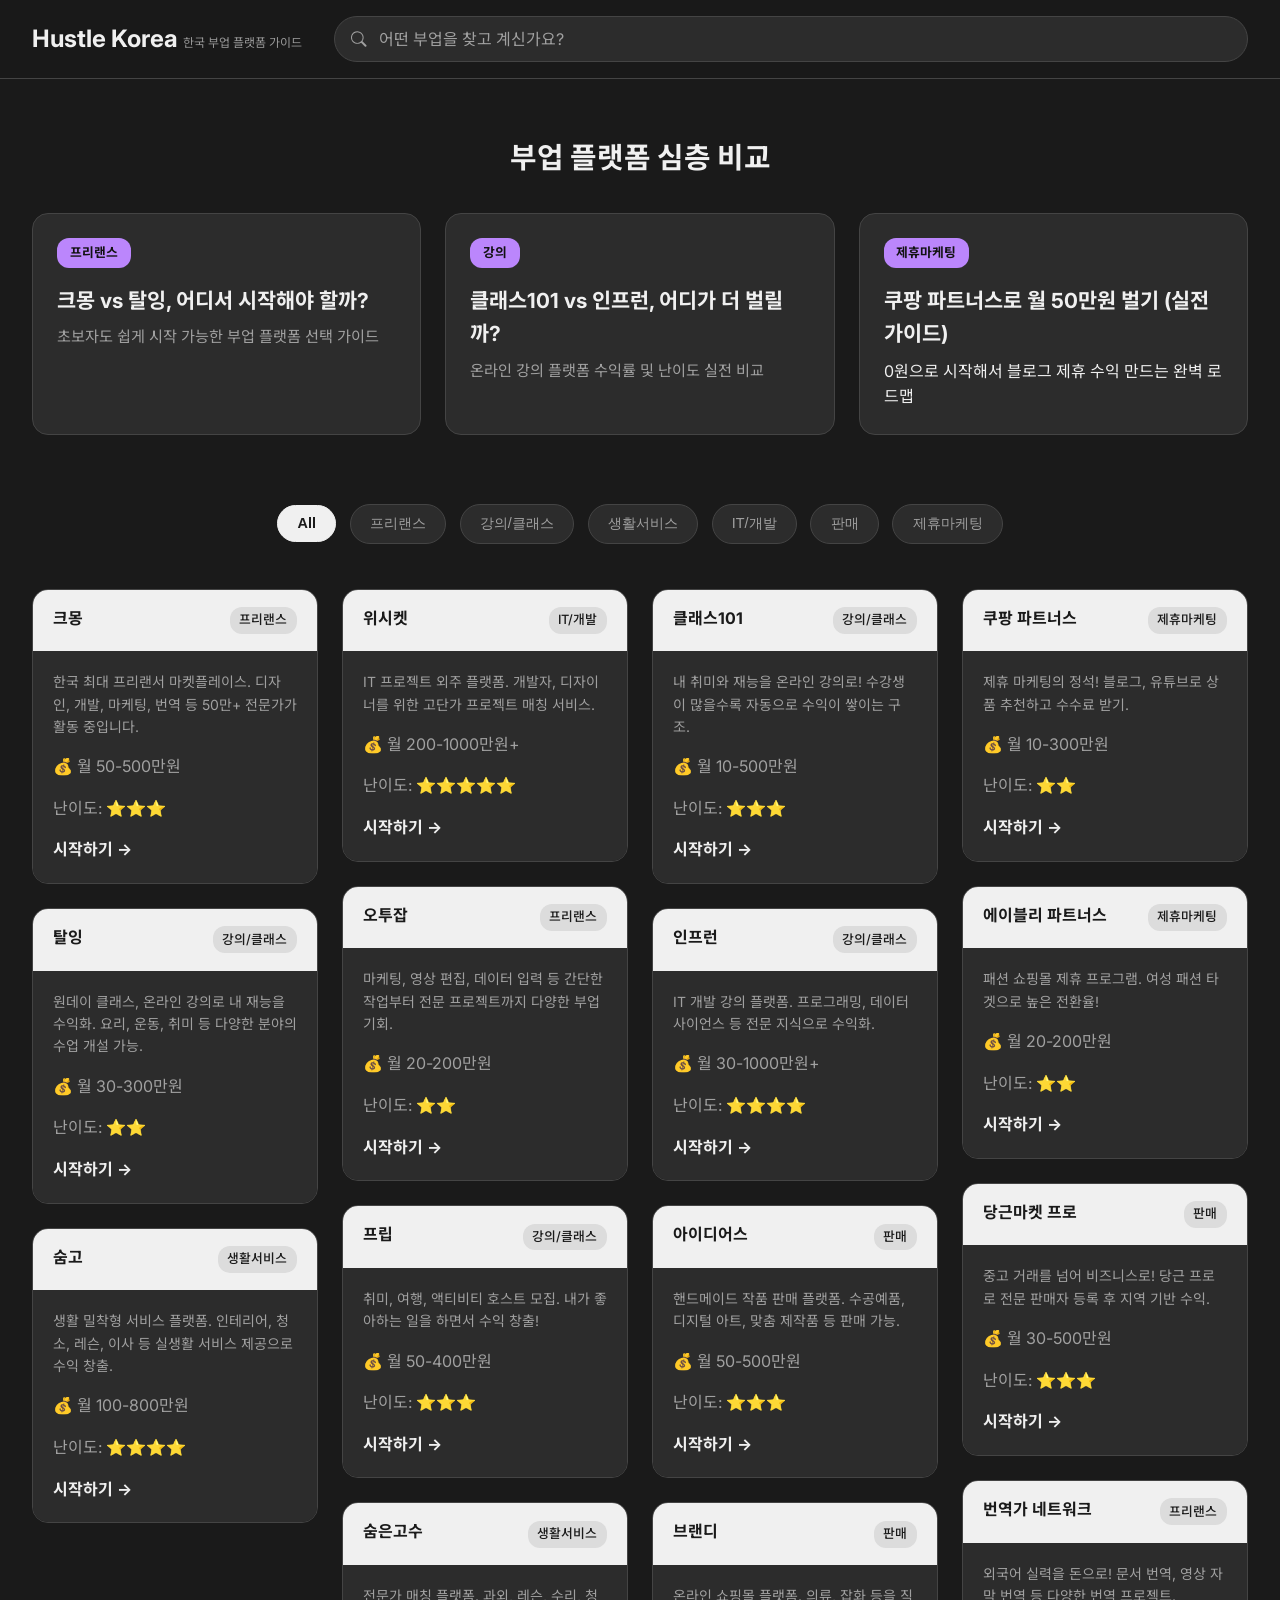
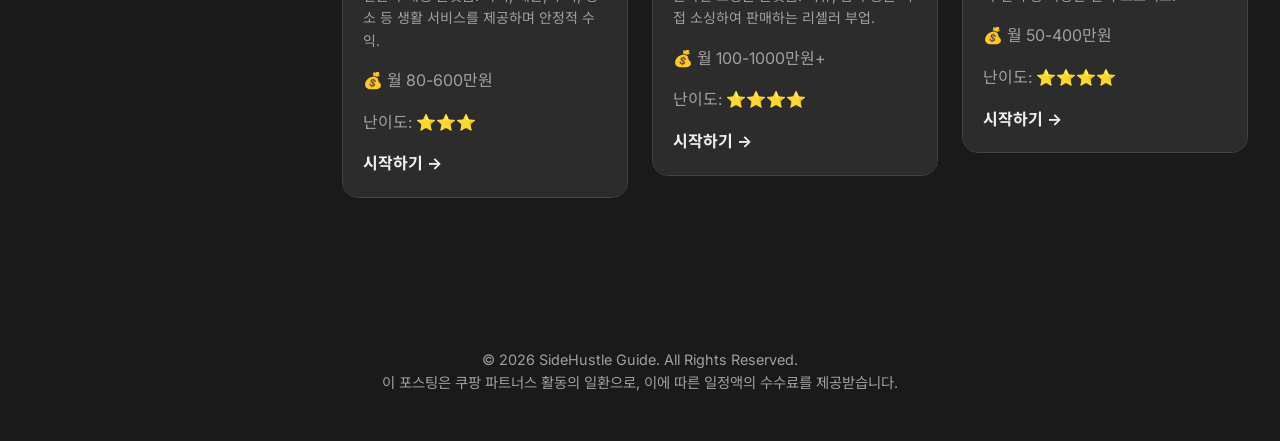
==== index.html @ 95369118 "Initial commit: MonetIQ KR - Korean sidehustle platform guide" ====
<!DOCTYPE html>
<html lang="ko">
<head>
    <meta charset="UTF-8">
    <meta name="viewport" content="width=device-width, initial-scale=1.0">
    <title>Hustle Korea | 한국 부업 플랫폼 가이드</title>
    <meta name="description" content="크몽, 탈잉, 숨고 등 한국 최고의 부업 플랫폼 비교. 프리랜서, 강의, 제휴마케팅으로 월 100만원+ 수익 창출하세요!">
    <meta name="keywords" content="hustle korea, 부업, 부업 추천, 크몽, 탈잉, 숨고, 투잡, 프리랜서, 재택 부업, N잡러, 사이드허슬">
    <link rel="icon" href="https://storage.googleapis.com/gemini-prod/images/sidehustle_favicon.png">
    
    <link rel="preconnect" href="https://fonts.googleapis.com">
    <link rel="preconnect" href="https://fonts.gstatic.com" crossorigin>
    <link href="https://fonts.googleapis.com/css2?family=Inter:wght@400;500;700&family=Noto+Sans+KR:wght@400;500;700&display=swap" rel="stylesheet">

    <link rel="stylesheet" href="css/style.css">
</head>
<body>
    <header class="site-header">
        <div class="header-container">
            <div class="logo">Hustle Korea <span style="font-size: 0.5em; color: #999; font-weight: 400;">한국 부업 플랫폼 가이드</span></div>
            <div class="search-bar">
                <svg xmlns="http://www.w3.org/2000/svg" width="16" height="16" fill="currentColor" class="bi bi-search" viewBox="0 0 16 16"><path d="M11.742 10.344a6.5 6.5 0 1 0-1.397 1.398h-.001c.03.04.062.078.098.115l3.85 3.85a1 1 0 0 0 1.415-1.414l-3.85-3.85a1.007 1.007 0 0 0-.115-.1zM12 6.5a5.5 5.5 0 1 1-11 0 5.5 5.5 0 0 1 11 0z"/></svg>
                <input type="text" id="searchInput" placeholder="어떤 부업을 찾고 계신가요?">
            </div>
        </div>
    </header>

    <main>
        <section class="featured-reports">
            <h2 class="section-title">부업 플랫폼 심층 비교</h2>
            <div class="report-cards-container">
                <a href="comparison-kmong-taling.html" class="report-card">
                    <div class="report-card-content">
                        <span class="report-tag">프리랜스</span>
                        <h3>크몽 vs 탈잉, 어디서 시작해야 할까?</h3>
                        <p>초보자도 쉽게 시작 가능한 부업 플랫폼 선택 가이드</p>
                    </div>
                </a>
                <a href="comparison-class-platforms.html" class="report-card">
                    <div class="report-card-content">
                        <span class="report-tag">강의</span>
                        <h3>클래스101 vs 인프런, 어디가 더 벌릴까?</h3>
                        <p>온라인 강의 플랫폼 수익률 및 난이도 실전 비교</p>
                    </div>
                </a>
                <a href="guide-affiliate-marketing.html" class="report-card">
                    <div class="report-card-content">
                        <span class="report-tag">제휴마케팅</span>
                        <h3>쿠팡 파트너스로 월 50만원 벌기 (실전 가이드)</h3>
                        <p">0원으로 시작해서 블로그 제휴 수익 만드는 완벽 로드맵</p>
                    </div>
                </a>
            </div>
        </section>

        <div class="filter-container">
            <button class="filter-btn active" data-category="all">All</button>
            <button class="filter-btn" data-category="freelance">프리랜스</button>
            <button class="filter-btn" data-category="teaching">강의/클래스</button>
            <button class="filter-btn" data-category="service">생활서비스</button>
            <button class="filter-btn" data-category="dev">IT/개발</button>
            <button class="filter-btn" data-category="selling">판매</button>
            <button class="filter-btn" data-category="affiliate">제휴마케팅</button>
        </div>
        <div id="platform-grid" class="masonry-grid">
            <!-- 플랫폼 카드가 여기에 동적으로 추가됩니다. -->
        </div>
    </main>

    <footer class="site-footer-bottom">
        <p>&copy; 2026 SideHustle Guide. All Rights Reserved.<br>이 포스팅은 쿠팡 파트너스 활동의 일환으로, 이에 따른 일정액의 수수료를 제공받습니다.</p>
    </footer>

    <script src="js/data.js"></script>
    <script src="js/main.js"></script>
</body>
</html>
---- css/style.css ----
@import url('https://fonts.googleapis.com/css2?family=Inter:wght@400;500;700&family=Noto+Sans+KR:wght@400;500;700&display=swap');

:root {
    --background-color: #1a1a1a;
    --card-bg-color: #2c2c2c;
    --text-color: #f0f0f0;
    --text-color-secondary: #a0a0a0;
    --border-color: #444;
    --accent-color: #007bff;
    --font-family-main: 'Inter', 'Noto Sans KR', sans-serif;
}

* {
    box-sizing: border-box;
}

body {
    font-family: var(--font-family-main);
    margin: 0;
    background-color: var(--background-color);
    color: var(--text-color);
    line-height: 1.6;
}

.site-header {
    background-color: rgba(26, 26, 26, 0.8);
    backdrop-filter: blur(10px);
    padding: 1rem 2rem;
    position: sticky;
    top: 0;
    z-index: 100;
    border-bottom: 1px solid var(--border-color);
}

.header-container {
    display: flex;
    align-items: center;
    max-width: 1600px;
    margin: 0 auto;
}

.logo {
    font-size: 1.5rem;
    font-weight: 700;
    margin-right: 2rem;
}

.search-bar {
    flex-grow: 1;
    display: flex;
    align-items: center;
    background-color: var(--card-bg-color);
    border-radius: 25px;
    padding: 0 1rem;
    border: 1px solid var(--border-color);
}

.search-bar svg {
    color: var(--text-color-secondary);
    margin-right: 0.75rem;
}

#searchInput {
    width: 100%;
    padding: 0.75rem 0;
    font-size: 1rem;
    font-family: var(--font-family-main);
    border: none;
    background-color: transparent;
    color: var(--text-color);
}

#searchInput:focus {
    outline: none;
}

#searchInput::placeholder {
    color: var(--text-color-secondary);
}

main {
    padding: 2rem;
    max-width: 1600px;
    margin: 0 auto;
}

.filter-container {
    text-align: center;
    margin-bottom: 2.5rem;
}

.filter-btn {
    background-color: var(--card-bg-color);
    color: var(--text-color-secondary);
    border: 1px solid var(--border-color);
    padding: 0.6rem 1.2rem;
    margin: 0.3rem;
    border-radius: 20px;
    cursor: pointer;
    font-size: 0.9rem;
    font-weight: 500;
    transition: all 0.2s ease-in-out;
}

.filter-btn:hover {
    background-color: #3a3a3a;
    color: var(--text-color);
}

.filter-btn.active {
    background-color: var(--text-color);
    color: var(--background-color);
    border-color: var(--text-color);
    font-weight: 700;
}

.masonry-grid {
    column-count: 5;
    column-gap: 1.5rem;
}

.masonry-item {
    break-inside: avoid;
    margin-bottom: 1.5rem;
    display: inline-block;
    width: 100%;
}

.tool-card-link {
    text-decoration: none;
    color: inherit;
    display: block;
}

.tool-card {
    border-radius: 16px;
    overflow: hidden;
    transition: transform 0.2s ease, box-shadow 0.2s ease;
    width: 100%;
    border: 1px solid var(--border-color);
}

.tool-card:hover {
    transform: translateY(-5px);
    box-shadow: 0 8px 25px rgba(0,0,0,0.3);
}

.card-header {
    background-color: #f0f0f0;
    color: #1a1a1a;
    padding: 1rem 1.25rem;
    display: flex;
    justify-content: space-between;
    align-items: center;
}

.tool-name {
    font-size: 1.2rem;
    font-weight: 700;
    margin: 0;
}

.card-category {
    background-color: #dcdcdc;
    padding: 0.2rem 0.6rem;
    border-radius: 12px;
    font-size: 0.8rem;
    font-weight: 500;
}

.card-content {
    background-color: var(--card-bg-color);
    padding: 1.25rem;
    color: var(--text-color-secondary);
}

.tool-description {
    margin: 0 0 1rem 0;
    font-size: 0.95rem;
    display: -webkit-box;
    -webkit-line-clamp: 3;
    -webkit-box-orient: vertical;  
    overflow: hidden;
}

.review-link {
    font-weight: 700;
    color: var(--text-color);
    transition: color 0.2s ease;
}

.tool-card:hover .review-link {
    color: var(--accent-color);
}

.no-results {
    color: var(--text-color-secondary);
    text-align: center;
    width: 100%;
    grid-column: 1 / -1;
}

/* Responsive adjustments */
@media (max-width: 1400px) {
    .masonry-grid { column-count: 4; }
}

@media (max-width: 1100px) {
    .masonry-grid { column-count: 3; }
}

@media (max-width: 800px) {
    .masonry-grid { column-count: 2; }
    .header-container { flex-direction: column; align-items: stretch; }
    .logo { margin-bottom: 1rem; text-align: center; }
}

@media (max-width: 500px) {
    .masonry-grid { column-count: 1; }
    main { padding: 1rem; }
    .site-header { padding: 1rem; }
}

.tool-info {
    min-width: 0;
}

.tool-name {
    font-size: 1rem;
    font-weight: 700;
    margin: 0 0 0.25rem;
    white-space: nowrap;
    overflow: hidden;
    text-overflow: ellipsis;
}

.tool-description {
    font-size: 0.875rem;
    color: var(--text-color-secondary);
    margin: 0;
}

.site-footer-bottom {
    text-align: center;
    padding: 2rem 1rem;
    margin-top: 3rem;
    color: var(--text-color-secondary);
    font-size: 0.9rem;
}

/* Featured Reports Section */
.featured-reports {
    margin-bottom: 4rem;
}

.section-title {
    font-size: 1.8rem;
    font-weight: 700;
    text-align: center;
    margin-bottom: 2rem;
    color: var(--text-color);
}

.report-cards-container {
    display: grid;
    grid-template-columns: repeat(auto-fit, minmax(300px, 1fr));
    gap: 1.5rem;
}

.report-card {
    background-color: var(--card-bg-color);
    border-radius: 16px;
    text-decoration: none;
    color: inherit;
    overflow: hidden;
    transition: transform 0.3s ease, box-shadow 0.3s ease;
    border: 1px solid var(--border-color);
}

.report-card:hover {
    transform: translateY(-8px);
    box-shadow: 0 12px 30px rgba(0,0,0,0.4);
}

.report-card-content {
    padding: 1.5rem;
}

.report-tag {
    display: inline-block;
    background-color: #bb86fc;
    color: #121212;
    padding: 0.3rem 0.8rem;
    border-radius: 12px;
    font-size: 0.8rem;
    font-weight: 700;
    margin-bottom: 1rem;
}

.report-card h3 {
    font-size: 1.3rem;
    font-weight: 700;
    margin: 0 0 0.5rem 0;
    color: var(--text-color);
}

.report-card p {
    font-size: 0.95rem;
    color: var(--text-color-secondary);
    margin: 0;
}

.no-results {
    color: var(--text-color-secondary);
    text-align: center;
    width: 100%;
    grid-column: 1 / -1;
}

@media (max-width: 1200px) {
    .masonry-grid { column-count: 4; }
}
@media (max-width: 992px) {
    .masonry-grid { column-count: 3; }
}
@media (max-width: 768px) {
    .masonry-grid { column-count: 2; }
    .site-header { padding: 1rem; }
    main { padding: 1rem; }
}
@media (max-width: 576px) {
    .masonry-grid { column-count: 1; }
    .header-container { flex-direction: column; gap: 1rem; }
}

/* Google Translate 위젯 스타일 커스터마이징 */
#google_translate_element {
    background: #ffffff;
    border: 1px solid #ddd;
    border-radius: 25px;
    padding: 0.6rem 1rem;
    margin-left: 1rem;
    height: 42px;
    display: flex;
    align-items: center;
    flex-shrink: 0;
    min-width: 150px;
}

.goog-te-gadget {
    font-family: 'Inter', 'Noto Sans KR', sans-serif !important;
    color: #1a1a1a !important;
    line-height: 1 !important;
    font-size: 14px !important;
}

.goog-te-gadget-simple {
    background-color: transparent !important;
    border: none !important;
    padding: 0 !important;
    font-size: 0.9rem !important;
    color: #1a1a1a !important;
    display: flex !important;
    align-items: center !important;
    height: 100% !important;
}

.goog-te-gadget-simple a {
    color: #1a1a1a !important;
    text-decoration: none !important;
}

.goog-te-gadget-simple .goog-te-menu-value {
    color: #1a1a1a !important;
}

.goog-te-gadget-simple .goog-te-menu-value span {
    color: #1a1a1a !important;
    border: none !important;
}

.goog-te-gadget-simple img {
    display: inline-block !important;
    margin-right: 5px !important;
    filter: brightness(0) !important;
}

#google_translate_element .goog-te-gadget-simple {
    color: #1a1a1a !important;
}

#google_translate_element .goog-te-gadget-simple span {
    color: #1a1a1a !important;
}

#google_translate_element select.goog-te-combo {
    background-color: #ffffff !important;
    border: 1px solid #ddd !important;
    border-radius: 12px !important;
    color: #1a1a1a !important;
    padding: 5px 10px !important;
    font-family: 'Inter', 'Noto Sans KR', sans-serif !important;
}

#google_translate_element select.goog-te-combo option {
    background-color: #ffffff !important;
    color: #1a1a1a !important;
}

.goog-te-gadget-simple .goog-te-menu-value span:first-child {
    color: #ffffff !important;
}

.goog-te-gadget-simple .goog-te-menu-value span:hover {
    color: #007bff !important;
}

.goog-te-gadget-icon {
    display: none !important;
}

.goog-te-menu-value {
    color: #ffffff !important;
}

.goog-te-menu-value:before {
    font-family: 'Inter', 'Noto Sans KR', sans-serif !important;
    content: '🌐 ' !important;
    color: #ffffff !important;
}

/* Google Translate 드롭다운 메뉴 스타일 */
.goog-te-menu2 {
    background-color: #2c2c2c !important;
    border: 1px solid #444 !important;
    border-radius: 8px !important;
    box-shadow: 0 4px 12px rgba(0,0,0,0.5) !important;
    max-height: 400px !important;
    overflow-y: auto !important;
}

.goog-te-menu2-item {
    color: #f0f0f0 !important;
    padding: 8px 16px !important;
    font-size: 14px !important;
}

.goog-te-menu2-item:hover {
    background-color: #007bff !important;
    color: #ffffff !important;
}

.goog-te-menu2-item-selected {
    background-color: #444 !important;
}

/* Google Translate 배너 숨기기 */
.goog-te-banner-frame {
    display: none !important;
}

body {
    top: 0 !important;
}
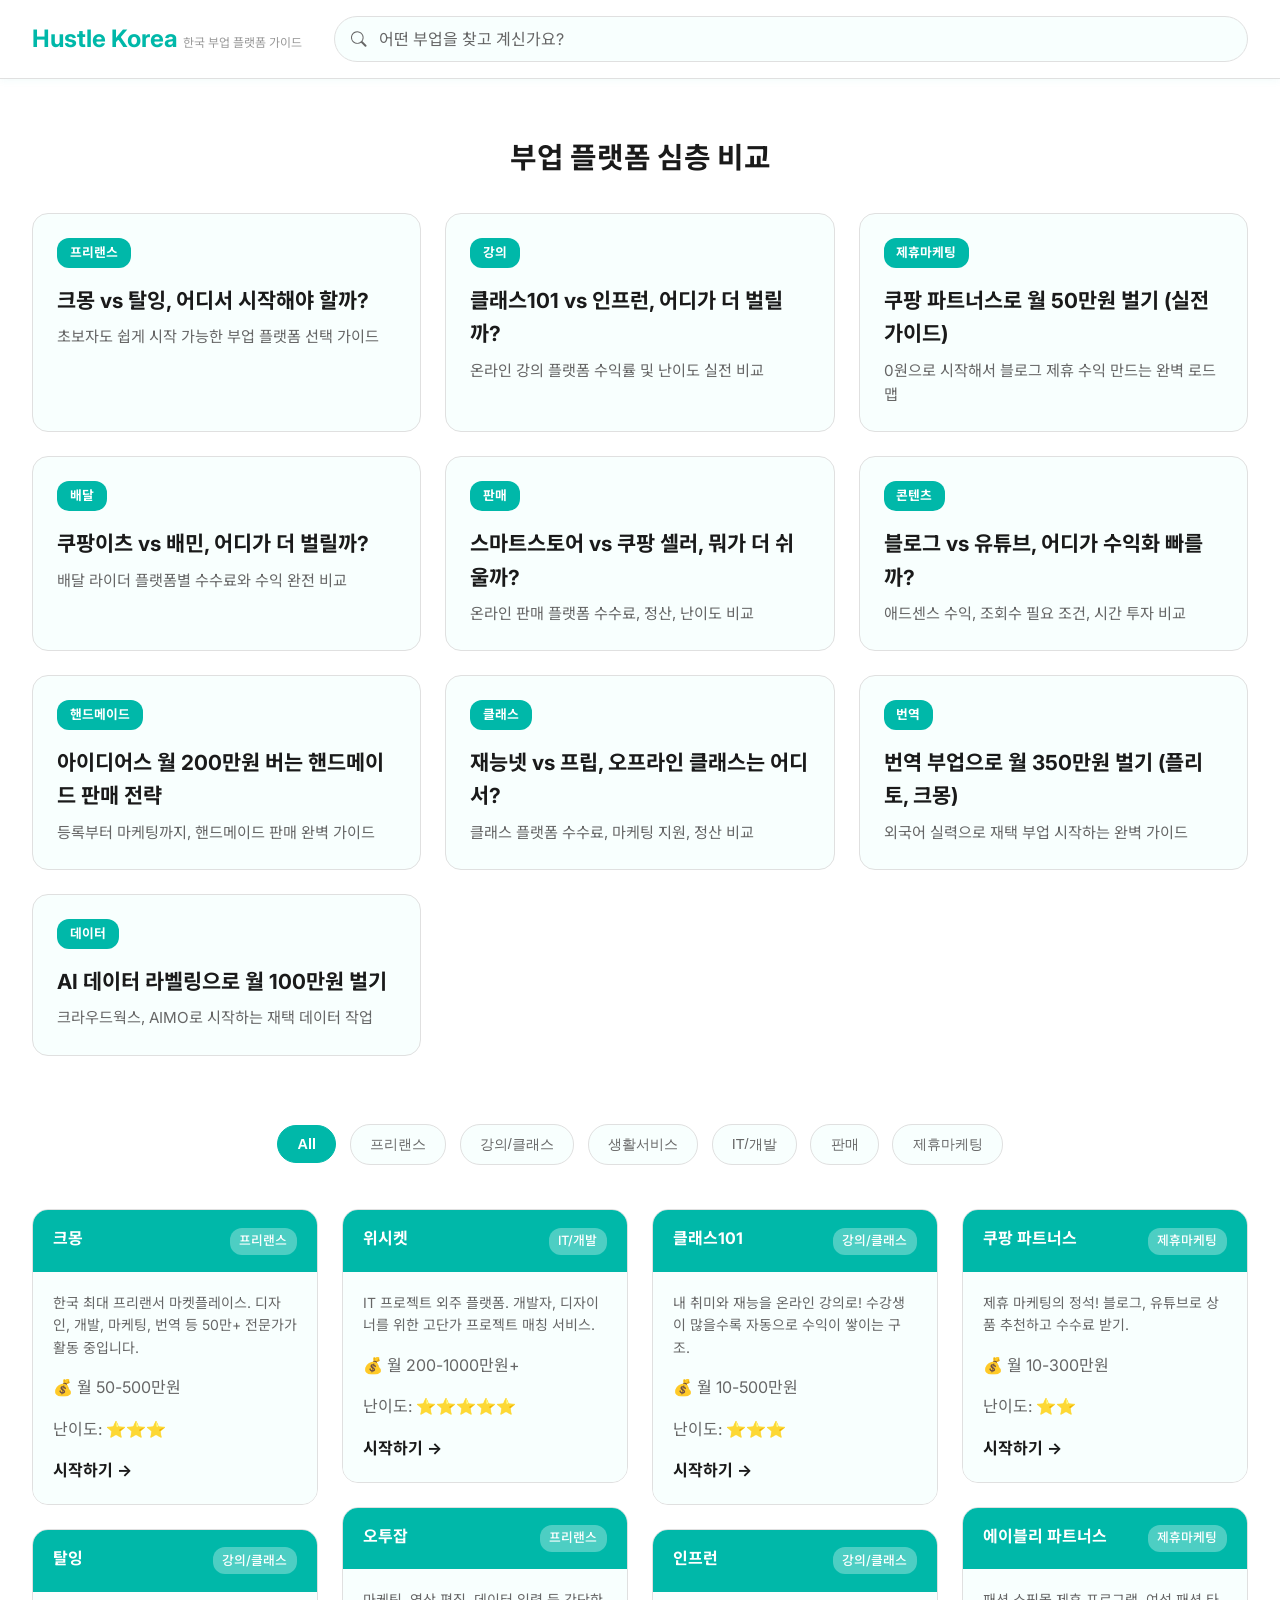
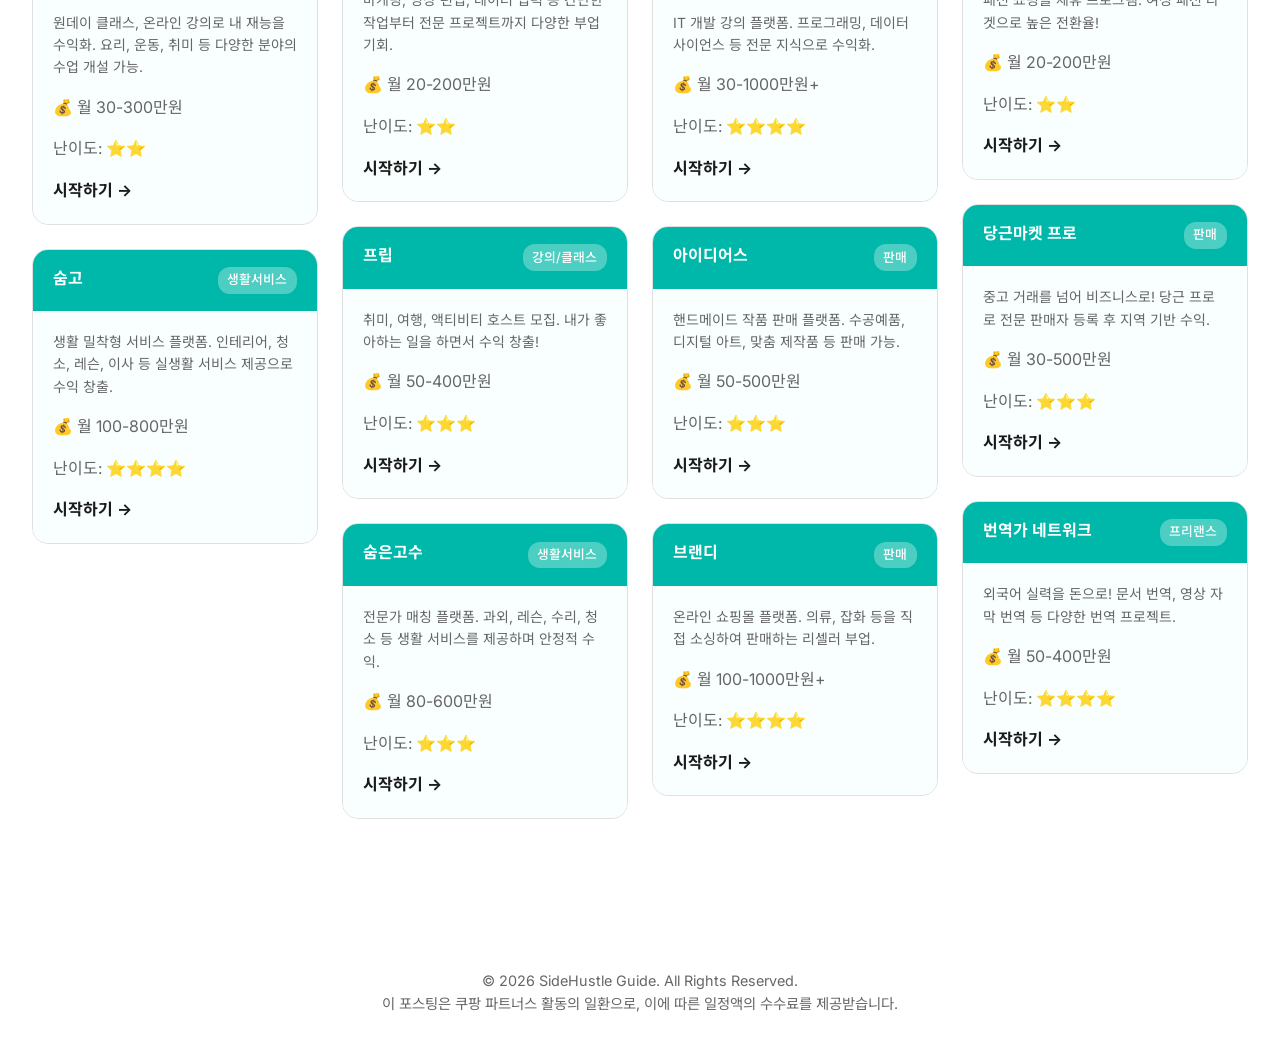
==== commit 9a4fc030: "Add 7 new SEO-optimized blog posts" ====
--- a/index.html
+++ b/index.html
@@ -47,7 +47,56 @@
                     <div class="report-card-content">
                         <span class="report-tag">제휴마케팅</span>
                         <h3>쿠팡 파트너스로 월 50만원 벌기 (실전 가이드)</h3>
-                        <p">0원으로 시작해서 블로그 제휴 수익 만드는 완벽 로드맵</p>
+                        <p>0원으로 시작해서 블로그 제휴 수익 만드는 완벽 로드맵</p>
+                    </div>
+                </a>
+                <a href="comparison-delivery-rider.html" class="report-card">
+                    <div class="report-card-content">
+                        <span class="report-tag">배달</span>
+                        <h3>쿠팡이츠 vs 배민, 어디가 더 벌릴까?</h3>
+                        <p>배달 라이더 플랫폼별 수수료와 수익 완전 비교</p>
+                    </div>
+                </a>
+                <a href="comparison-smartstore-coupang.html" class="report-card">
+                    <div class="report-card-content">
+                        <span class="report-tag">판매</span>
+                        <h3>스마트스토어 vs 쿠팡 셀러, 뭐가 더 쉬울까?</h3>
+                        <p>온라인 판매 플랫폼 수수료, 정산, 난이도 비교</p>
+                    </div>
+                </a>
+                <a href="comparison-blog-youtube.html" class="report-card">
+                    <div class="report-card-content">
+                        <span class="report-tag">콘텐츠</span>
+                        <h3>블로그 vs 유튜브, 어디가 수익화 빠를까?</h3>
+                        <p>애드센스 수익, 조회수 필요 조건, 시간 투자 비교</p>
+                    </div>
+                </a>
+                <a href="guide-idus-handmade.html" class="report-card">
+                    <div class="report-card-content">
+                        <span class="report-tag">핸드메이드</span>
+                        <h3>아이디어스 월 200만원 버는 핸드메이드 판매 전략</h3>
+                        <p>등록부터 마케팅까지, 핸드메이드 판매 완벽 가이드</p>
+                    </div>
+                </a>
+                <a href="comparison-jaenung-frip.html" class="report-card">
+                    <div class="report-card-content">
+                        <span class="report-tag">클래스</span>
+                        <h3>재능넷 vs 프립, 오프라인 클래스는 어디서?</h3>
+                        <p>클래스 플랫폼 수수료, 마케팅 지원, 정산 비교</p>
+                    </div>
+                </a>
+                <a href="guide-translation-job.html" class="report-card">
+                    <div class="report-card-content">
+                        <span class="report-tag">번역</span>
+                        <h3>번역 부업으로 월 350만원 벌기 (플리토, 크몽)</h3>
+                        <p>외국어 실력으로 재택 부업 시작하는 완벽 가이드</p>
+                    </div>
+                </a>
+                <a href="guide-data-labeling.html" class="report-card">
+                    <div class="report-card-content">
+                        <span class="report-tag">데이터</span>
+                        <h3>AI 데이터 라벨링으로 월 100만원 벌기</h3>
+                        <p>크라우드웍스, AIMO로 시작하는 재택 데이터 작업</p>
                     </div>
                 </a>
             </div>
--- a/css/style.css
+++ b/css/style.css
@@ -1,12 +1,13 @@
 @import url('https://fonts.googleapis.com/css2?family=Inter:wght@400;500;700&family=Noto+Sans+KR:wght@400;500;700&display=swap');
 
 :root {
-    --background-color: #1a1a1a;
-    --card-bg-color: #2c2c2c;
-    --text-color: #f0f0f0;
-    --text-color-secondary: #a0a0a0;
-    --border-color: #444;
-    --accent-color: #007bff;
+    --background-color: #ffffff;
+    --card-bg-color: #f8fffe;
+    --text-color: #1a1a1a;
+    --text-color-secondary: #666666;
+    --border-color: #e0e0e0;
+    --accent-color: #00b8a9;
+    --accent-hover: #008c7f;
     --font-family-main: 'Inter', 'Noto Sans KR', sans-serif;
 }
 
@@ -23,13 +24,14 @@
 }
 
 .site-header {
-    background-color: rgba(26, 26, 26, 0.8);
+    background-color: rgba(255, 255, 255, 0.95);
     backdrop-filter: blur(10px);
     padding: 1rem 2rem;
     position: sticky;
     top: 0;
     z-index: 100;
     border-bottom: 1px solid var(--border-color);
+    box-shadow: 0 2px 8px rgba(0, 184, 169, 0.05);
 }
 
 .header-container {
@@ -43,6 +45,7 @@
     font-size: 1.5rem;
     font-weight: 700;
     margin-right: 2rem;
+    color: var(--accent-color);
 }
 
 .search-bar {
@@ -108,9 +111,9 @@
 }
 
 .filter-btn.active {
-    background-color: var(--text-color);
-    color: var(--background-color);
-    border-color: var(--text-color);
+    background-color: var(--accent-color);
+    color: #ffffff;
+    border-color: var(--accent-color);
     font-weight: 700;
 }
 
@@ -142,12 +145,12 @@
 
 .tool-card:hover {
     transform: translateY(-5px);
-    box-shadow: 0 8px 25px rgba(0,0,0,0.3);
+    box-shadow: 0 8px 25px rgba(0, 184, 169, 0.2);
 }
 
 .card-header {
-    background-color: #f0f0f0;
-    color: #1a1a1a;
+    background-color: var(--accent-color);
+    color: #ffffff;
     padding: 1rem 1.25rem;
     display: flex;
     justify-content: space-between;
@@ -161,11 +164,12 @@
 }
 
 .card-category {
-    background-color: #dcdcdc;
+    background-color: rgba(255, 255, 255, 0.3);
     padding: 0.2rem 0.6rem;
     border-radius: 12px;
     font-size: 0.8rem;
     font-weight: 500;
+    color: #ffffff;
 }
 
 .card-content {
@@ -279,7 +283,7 @@
 
 .report-card:hover {
     transform: translateY(-8px);
-    box-shadow: 0 12px 30px rgba(0,0,0,0.4);
+    box-shadow: 0 12px 30px rgba(0, 184, 169, 0.25);
 }
 
 .report-card-content {
@@ -288,8 +292,8 @@
 
 .report-tag {
     display: inline-block;
-    background-color: #bb86fc;
-    color: #121212;
+    background-color: var(--accent-color);
+    color: #ffffff;
     padding: 0.3rem 0.8rem;
     border-radius: 12px;
     font-size: 0.8rem;
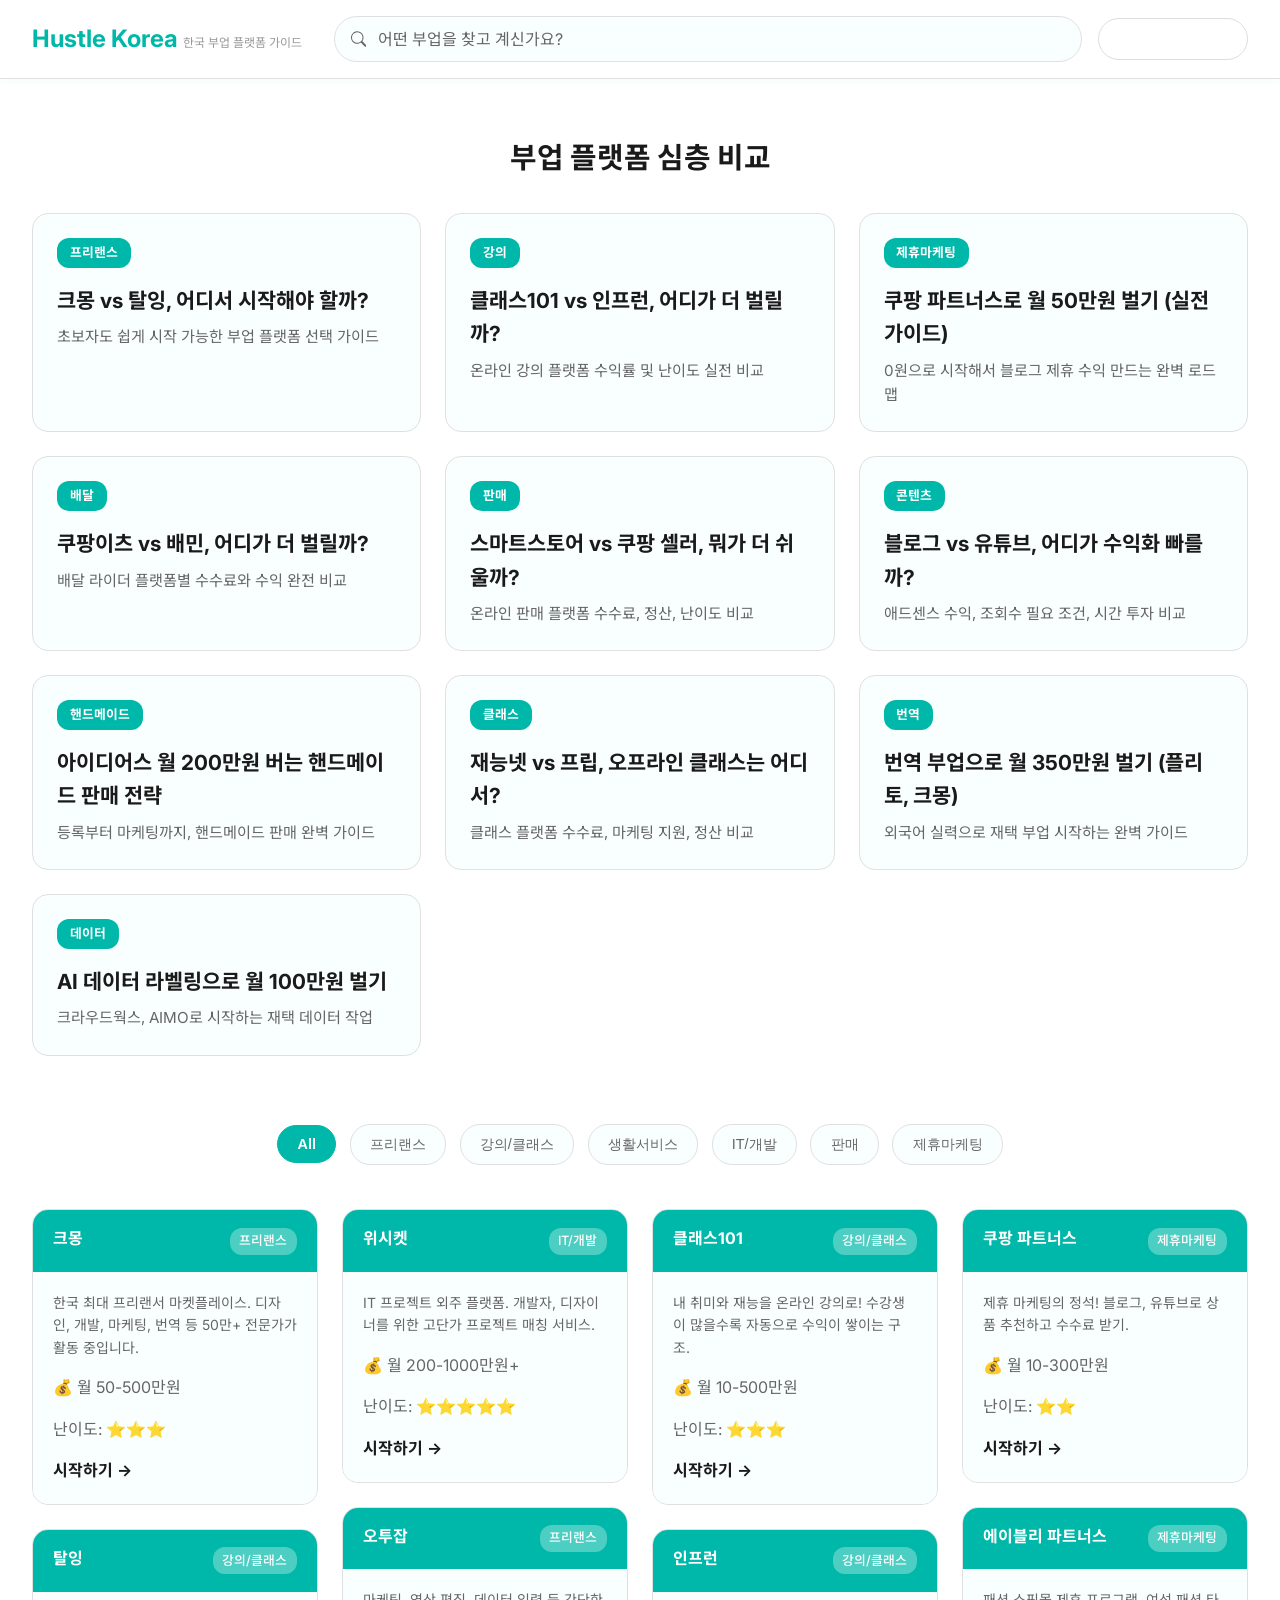
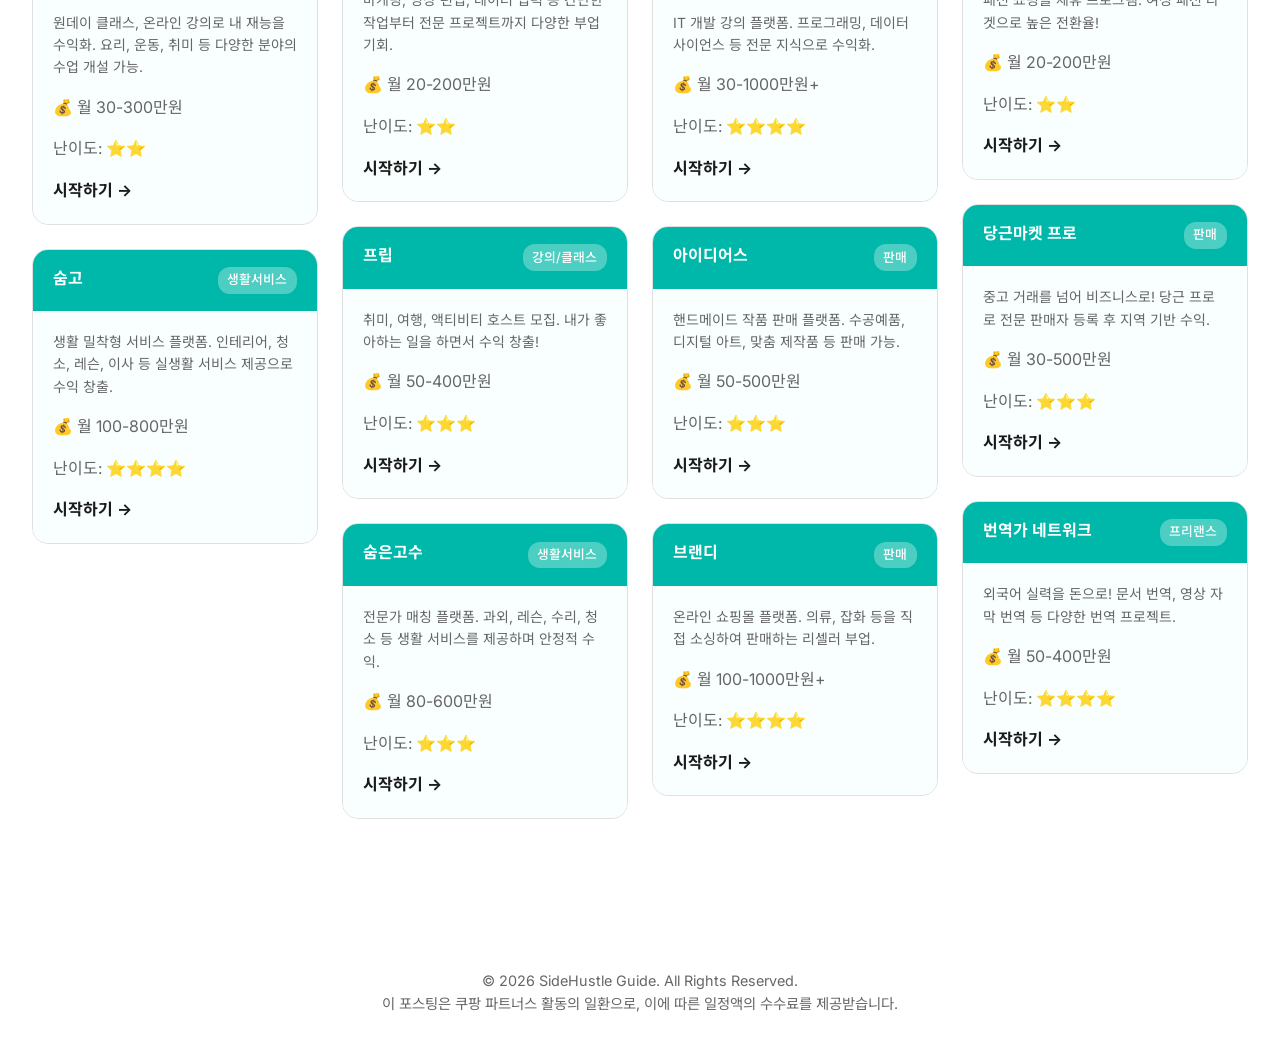
==== commit 132ef240: "Add multilingual meta tags and translation features to all blog posts" ====
--- a/index.html
+++ b/index.html
@@ -2,17 +2,53 @@
 <html lang="ko">
 <head>
     <meta charset="UTF-8">
-    <meta name="viewport" content="width=device-width, initial-scale=1.0">
+    <meta name="viewport" content="width=device-width, initial-scale=1.0, maximum-scale=5.0, user-scalable=yes">
+    <meta name="mobile-web-app-capable" content="yes">
+    <meta name="apple-mobile-web-app-capable" content="yes">
+    <meta name="apple-mobile-web-app-status-bar-style" content="default">
+    <meta name="format-detection" content="telephone=no">
     <title>Hustle Korea | 한국 부업 플랫폼 가이드</title>
     <meta name="description" content="크몽, 탈잉, 숨고 등 한국 최고의 부업 플랫폼 비교. 프리랜서, 강의, 제휴마케팅으로 월 100만원+ 수익 창출하세요!">
     <meta name="keywords" content="hustle korea, 부업, 부업 추천, 크몽, 탈잉, 숨고, 투잡, 프리랜서, 재택 부업, N잡러, 사이드허슬">
+    <meta name="author" content="Hustle Korea">
+    <meta name="robots" content="index, follow">
     <link rel="icon" href="https://storage.googleapis.com/gemini-prod/images/sidehustle_favicon.png">
+    <link rel="alternate" hreflang="ko" href="https://jucocoro.github.io/korean-sidehustle-platforms/" />
+    <link rel="alternate" hreflang="en" href="https://jucocoro.github.io/korean-sidehustle-platforms/" />
+    <link rel="alternate" hreflang="x-default" href="https://jucocoro.github.io/korean-sidehustle-platforms/" />
     
     <link rel="preconnect" href="https://fonts.googleapis.com">
     <link rel="preconnect" href="https://fonts.gstatic.com" crossorigin>
     <link href="https://fonts.googleapis.com/css2?family=Inter:wght@400;500;700&family=Noto+Sans+KR:wght@400;500;700&display=swap" rel="stylesheet">
 
     <link rel="stylesheet" href="css/style.css">
+    <link rel="canonical" href="https://jucocoro.github.io/korean-sidehustle-platforms/">
+    
+    <script type="text/javascript">
+    function googleTranslateElementInit() {
+        new google.translate.TranslateElement({
+            pageLanguage: 'ko',
+            includedLanguages: 'ko,en,ja,zh-CN,zh-TW,es,fr,de,ru,pt,vi,th,id',
+            layout: google.translate.TranslateElement.InlineLayout.SIMPLE,
+            autoDisplay: false
+        }, 'google_translate_element');
+    }
+    </script>
+    <script type="text/javascript" src="https://translate.google.com/translate_a/element.js?cb=googleTranslateElementInit"></script>
+    
+    <!-- Open Graph / Facebook -->
+    <meta property="og:type" content="website">
+    <meta property="og:url" content="https://jucocoro.github.io/korean-sidehustle-platforms/">
+    <meta property="og:title" content="Hustle Korea | 한국 부업 플랫폼 가이드">
+    <meta property="og:description" content="크몽, 탈잉, 숨고 등 한국 최고의 부업 플랫폼 비교. 프리랜서, 강의, 제휴마케팅으로 월 100만원+ 수익 창출하세요!">
+    <meta property="og:image" content="https://storage.googleapis.com/gemini-prod/images/sidehustle_favicon.png">
+
+    <!-- Twitter -->
+    <meta property="twitter:card" content="summary_large_image">
+    <meta property="twitter:url" content="https://jucocoro.github.io/korean-sidehustle-platforms/">
+    <meta property="twitter:title" content="Hustle Korea | 한국 부업 플랫폼 가이드">
+    <meta property="twitter:description" content="크몽, 탈잉, 숨고 등 한국 최고의 부업 플랫폼 비교. 프리랜서, 강의, 제휴마케팅으로 월 100만원+ 수익 창출하세요!">
+    <meta property="twitter:image" content="https://storage.googleapis.com/gemini-prod/images/sidehustle_favicon.png">
 </head>
 <body>
     <header class="site-header">
@@ -22,6 +58,7 @@
                 <svg xmlns="http://www.w3.org/2000/svg" width="16" height="16" fill="currentColor" class="bi bi-search" viewBox="0 0 16 16"><path d="M11.742 10.344a6.5 6.5 0 1 0-1.397 1.398h-.001c.03.04.062.078.098.115l3.85 3.85a1 1 0 0 0 1.415-1.414l-3.85-3.85a1.007 1.007 0 0 0-.115-.1zM12 6.5a5.5 5.5 0 1 1-11 0 5.5 5.5 0 0 1 11 0z"/></svg>
                 <input type="text" id="searchInput" placeholder="어떤 부업을 찾고 계신가요?">
             </div>
+            <div id="google_translate_element"></div>
         </div>
     </header>
 
--- a/css/style.css
+++ b/css/style.css
@@ -46,6 +46,36 @@
     font-weight: 700;
     margin-right: 2rem;
     color: var(--accent-color);
+}
+
+#google_translate_element {
+    margin-left: 1rem;
+}
+
+#google_translate_element .goog-te-gadget {
+    font-family: var(--font-family-main);
+    font-size: 0.9rem;
+}
+
+#google_translate_element .goog-te-gadget-simple {
+    background-color: var(--card-bg-color);
+    border: 1px solid var(--border-color);
+    padding: 0.5rem 1rem;
+    border-radius: 20px;
+    font-size: 0.85rem;
+}
+
+#google_translate_element .goog-te-gadget-simple:hover {
+    background-color: var(--accent-color);
+    color: white;
+}
+
+.goog-te-banner-frame {
+    display: none !important;
+}
+
+body {
+    top: 0 !important;
 }
 
 .search-bar {
